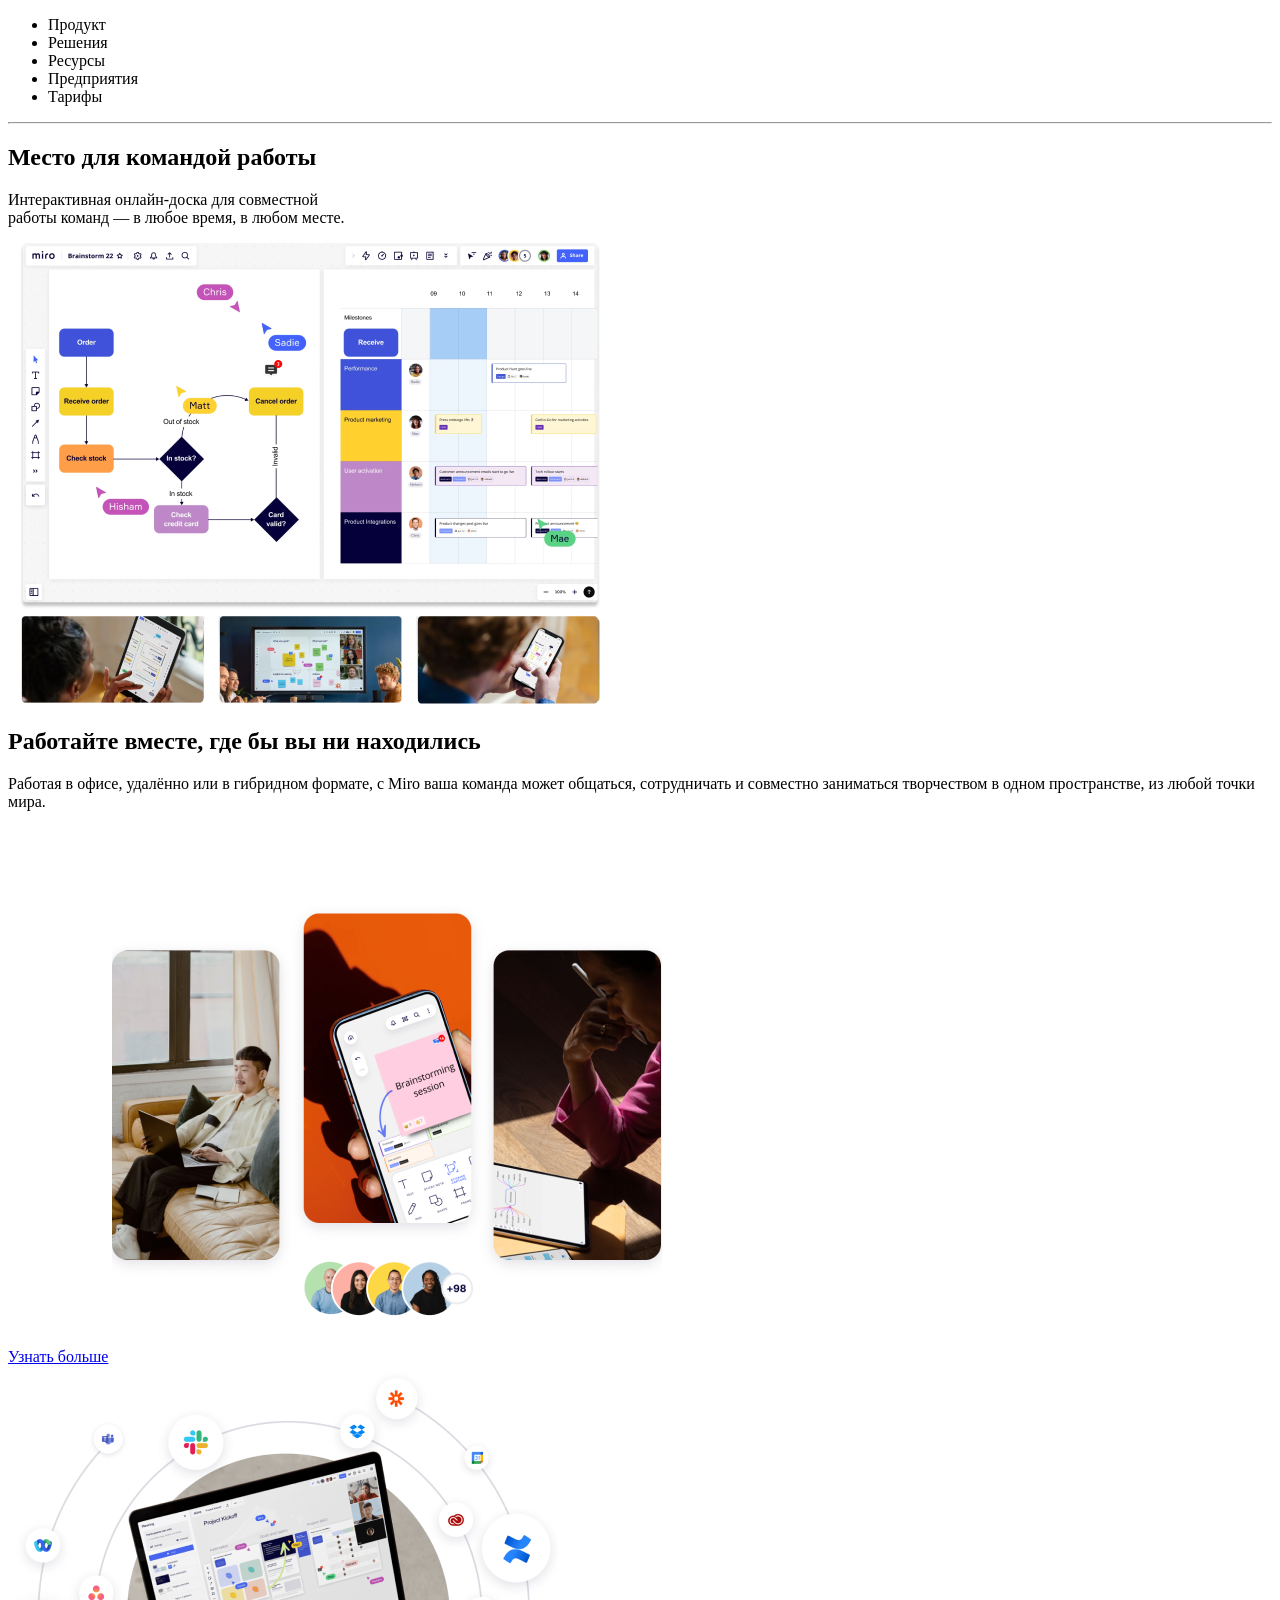
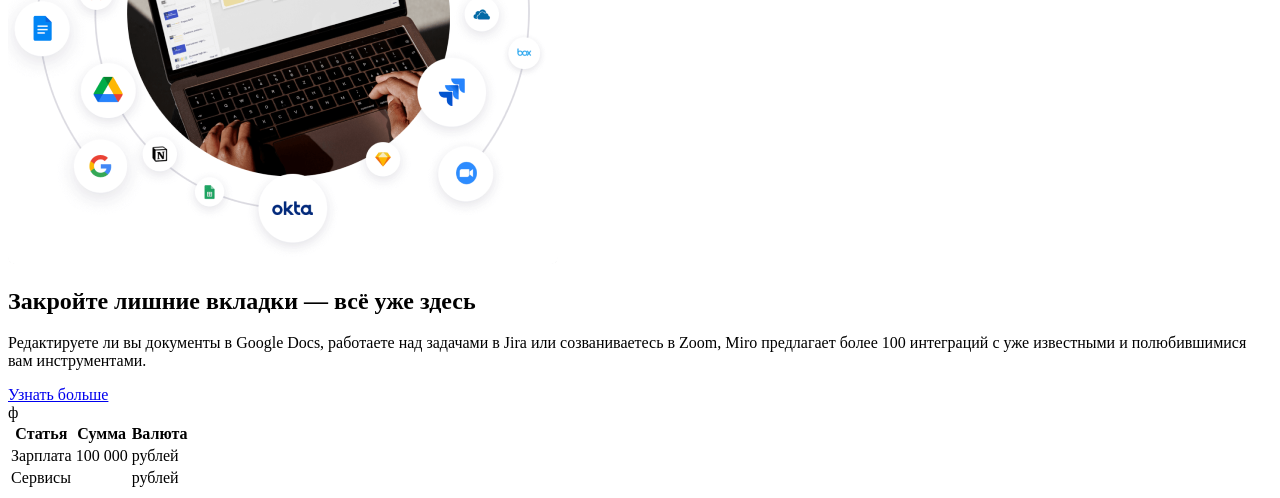
==== Miro/index.html @ 598b1a18 "Создание таблиц" ====
<!doctype html>
<html lang="en">
  <head>
    <meta charset="UTF-8" />
    <meta name="viewport" content="width=device-width, initial-scale=1.0" />
    <title>Miro</title>
    <link rel="stylesheet" href="./styles/index.css" />
  </head>
  <body>
    <header>
      <nav>
        <ul>
          <li>Продукт</li>
          <li>Решения</li>
          <li>Ресурсы</li>
          <li>Предприятия</li>
          <li>Тарифы</li>
        </ul>
      </nav>
      <hr />
    </header>
    <main>
      <section>
        <h1>Место для командой работы</h1>
        <p>
          Интерактивная онлайн-доска для совместной <br />
          работы команд — в любое время, в любом месте.
        </p>
        <img src="./images/Picture1png.png" alt="Работа приложения Miro" />
      </section>
      <section>
        <h2>Работайте вместе, где бы вы ни находились</h2>
        <p>
          Работая в офисе, удалённо или в гибридном формате, с Miro ваша команда
          может общаться, сотрудничать и совместно заниматься творчеством в
          одном пространстве, из любой точки мира.
        </p>
        <a href="#">Узнать больше</a>
        <img src="./images/IMAGE.png" alt="Работа в команде" />
      </section>
      <section>
        <img src="./images/IMAGE2.png" alt="Работа в самом приложении" />
        <h2>Закройте лишние вкладки — всё уже здесь</h2>
        <p>
          Редактируете ли вы документы в Google Docs, работаете над задачами в
          Jira или созваниваетесь в Zoom, Miro предлагает более 100 интеграций с
          уже известными и полюбившимися вам инструментами.
        </p>
        <a href="#">Узнать больше</a>
      </section>
      <section>
        <table>
          <tr>
            <th>Статья</th>ф
            <th>Сумма</th>
            <th>Валюта</th>
          </tr>
          <tr>
            <td>Зарплата</td>
            <td>100 000</td>
            <td>рублей</td>
          </tr>
          <tr>
            <td>Сервисы</td>
            <td></td>
            <td>рублей</td>
          </tr>
        </table>
      </section>
      <!--Как правильно писать таблицу и ее части. А также заголовки->
    </main>
    <footer>
      <div>© 2023 Miro</div>
      <a href="#">Условия пользования</a>
      <a href="#">Политика конфиденциальности</a>
      <a href="#">Управление файлами cookies</a>
    </footer>
  </body>
</html>
---- Miro/styles/index.css ----
nav{
    list-style: none;
    text-decoration: none;
}
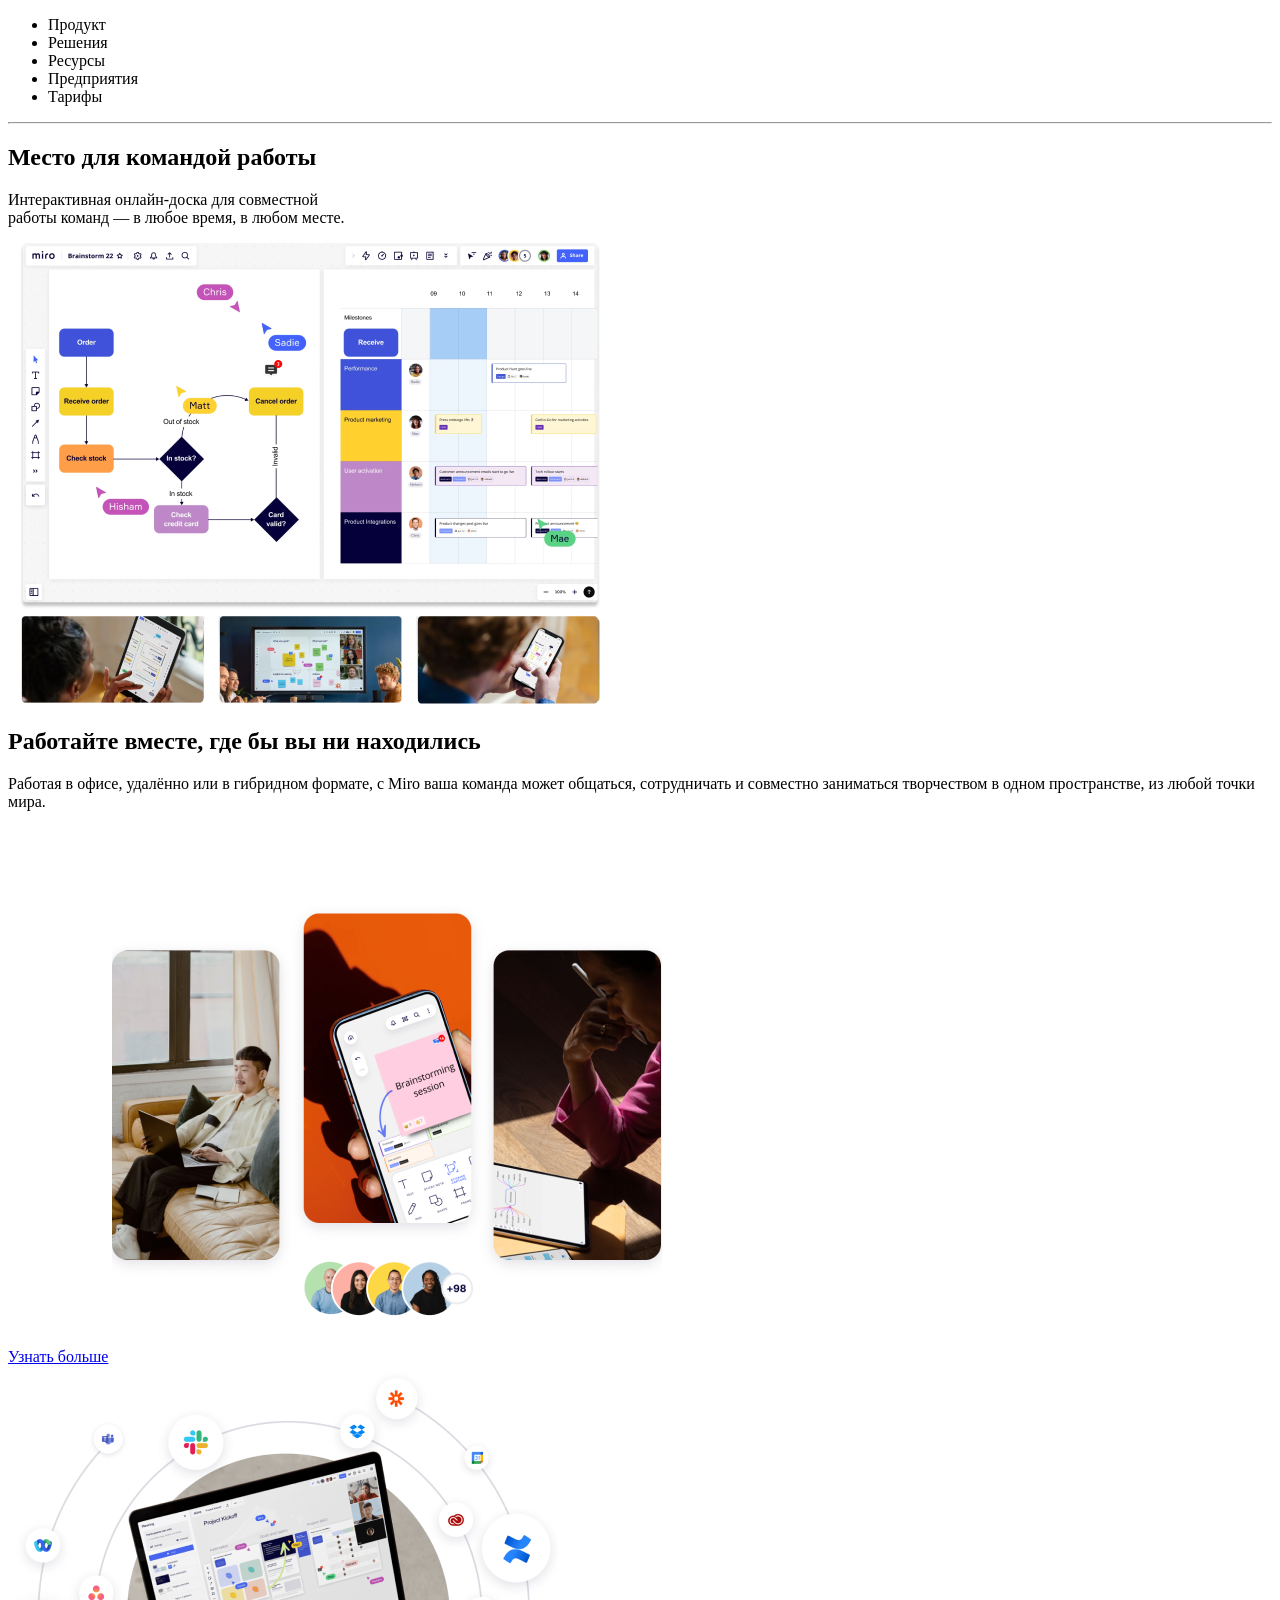
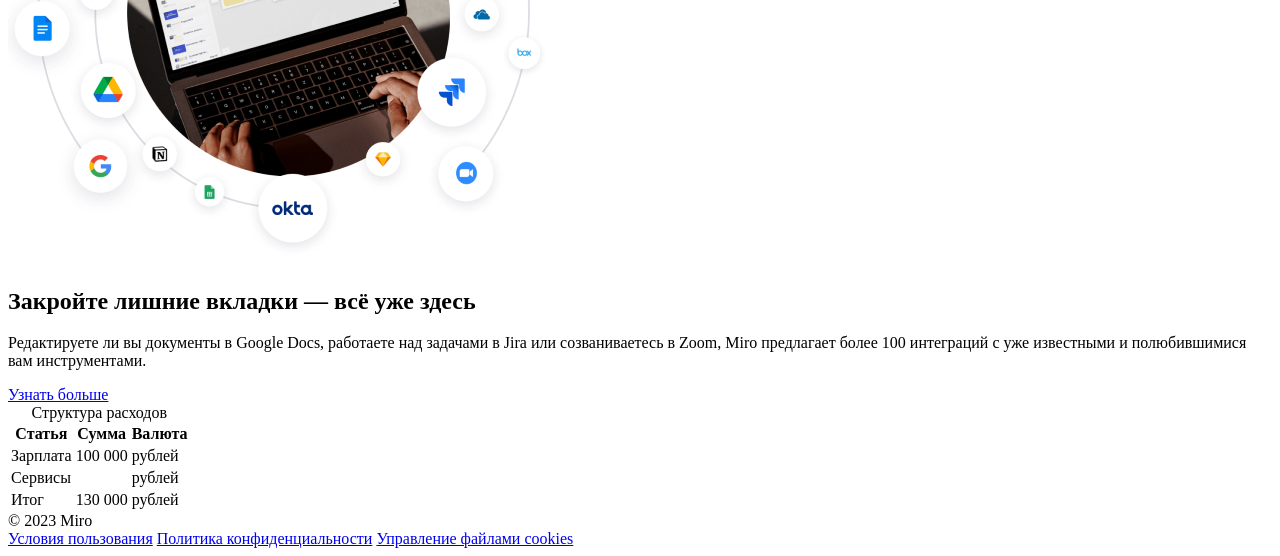
==== commit b7a446d2: "Доступность таблицы" ====
--- a/Miro/index.html
+++ b/Miro/index.html
@@ -50,24 +50,44 @@
       </section>
       <section>
         <table>
-          <tr>
-            <th>Статья</th>ф
-            <th>Сумма</th>
-            <th>Валюта</th>
-          </tr>
-          <tr>
-            <td>Зарплата</td>
-            <td>100 000</td>
+          <caption>
+            Структура расходов
+          </caption>
+          <!-- Заголовок таблицы -->
+          <thead>
+            <tr>
+              <th>Статья</th>
+              <th>Сумма</th>
+              <th>Валюта</th>
+            </tr>
+          </thead>
+
+          <tbody>
+            <tr>
+              <td>Зарплата</td>
+              <td>100 000</td>
+              <td>рублей</td>
+            </tr>
+            <tr>
+              <td>Сервисы</td>
+              <td></td>
+              <td>рублей</td>
+            </tr>
+          </tbody>
+          <tfoot>
+            <td>Итог</td>
+            <td>130 000</td>
             <td>рублей</td>
-          </tr>
-          <tr>
-            <td>Сервисы</td>
-            <td></td>
-            <td>рублей</td>
-          </tr>
+          </tfoot>
+          <!-- Тело таблицы в котором должен лежать весь контент -->
+          <!-- tfoot это footer самой таблицы и в большинстве он не нужен.   -->
         </table>
       </section>
-      <!--Как правильно писать таблицу и ее части. А также заголовки->
+      <!--<thead> — заголовок таблицы
+<thead> содержит все строки, относящиеся к заголовочной части таблицы. Заголовок не обязан состоять из одной строки: если таблица имеет 
+  сложную структуру с подзаголовками или подкатегориями 
+  (например, общий заголовок «Валюта» и два вложенных столбца 
+  «До конвертации» и «После конвертации»), весь этот блок размещается внутри <thead>.-->
     </main>
     <footer>
       <div>© 2023 Miro</div>
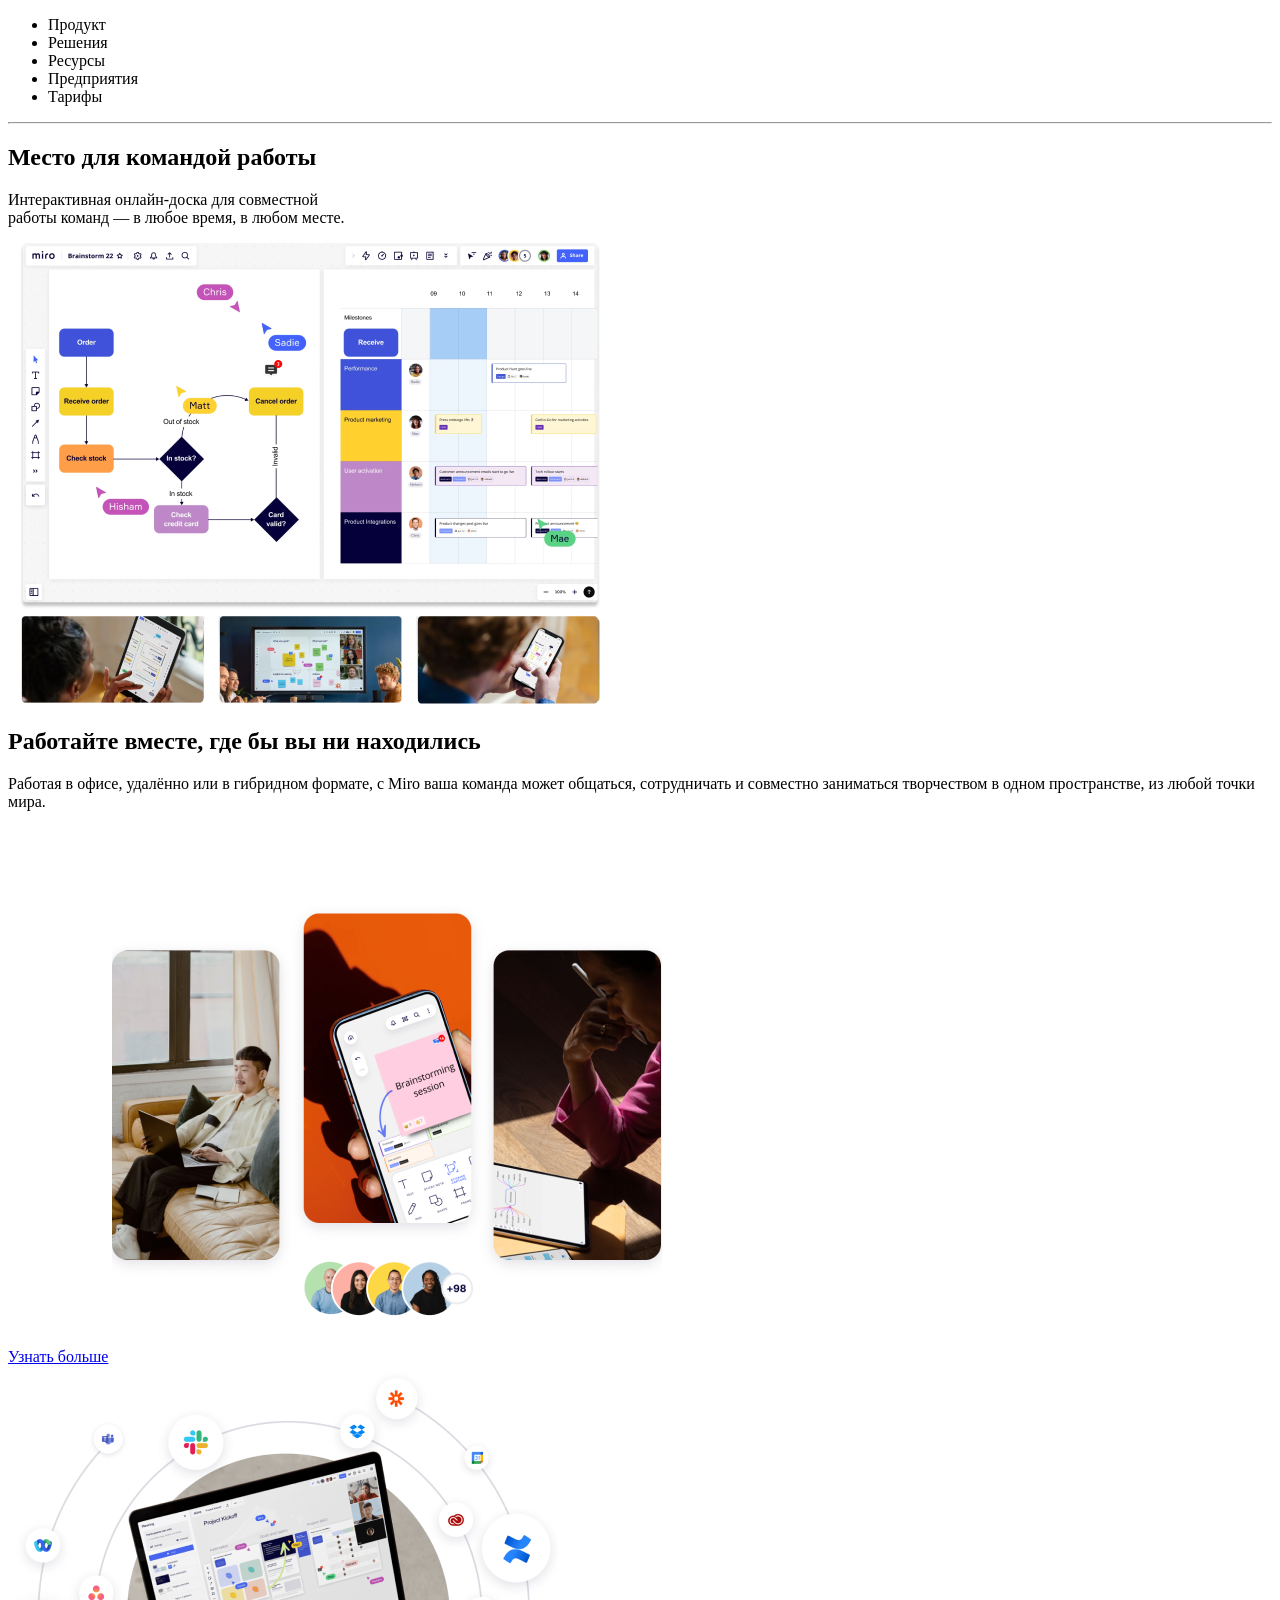
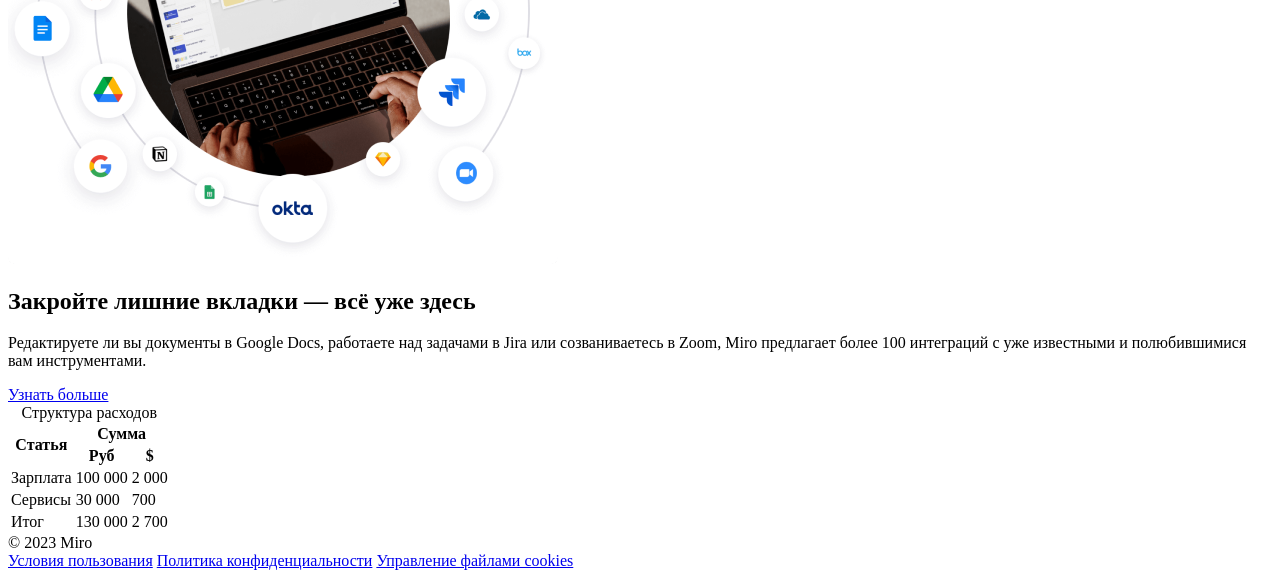
==== commit b5129c77: "Colspan,  rowspan" ====
--- a/Miro/index.html
+++ b/Miro/index.html
@@ -56,9 +56,14 @@
           <!-- Заголовок таблицы -->
           <thead>
             <tr>
-              <th>Статья</th>
-              <th>Сумма</th>
-              <th>Валюта</th>
+              <th rowspan="2">Статья</th>
+              <!--Тут же обозначает что мы объеденяем строки на две ячейки и строки-->
+              <th colspan="2">Сумма</th>
+              <!--  Означает что мы обьяденяем в одну ячейку две колонки таблицы -->
+            </tr>
+            <tr>
+              <th>Руб</th>
+              <th>$</th>
             </tr>
           </thead>
 
@@ -66,18 +71,18 @@
             <tr>
               <td>Зарплата</td>
               <td>100 000</td>
-              <td>рублей</td>
+              <td>2 000</td>
             </tr>
             <tr>
               <td>Сервисы</td>
-              <td></td>
-              <td>рублей</td>
+              <td>30 000</td>
+              <td>700</td>
             </tr>
           </tbody>
           <tfoot>
             <td>Итог</td>
             <td>130 000</td>
-            <td>рублей</td>
+            <td>2 700</td>
           </tfoot>
           <!-- Тело таблицы в котором должен лежать весь контент -->
           <!-- tfoot это footer самой таблицы и в большинстве он не нужен.   -->
@@ -88,6 +93,19 @@
   сложную структуру с подзаголовками или подкатегориями 
   (например, общий заголовок «Валюта» и два вложенных столбца 
   «До конвертации» и «После конвертации»), весь этот блок размещается внутри <thead>.-->
+
+      <!-- 
+    
+      Использование Colspan (объединение колонок):
+Позволяет "сумма" охватывать две колонки - для рублей и долларов.
+В результате, название одной категории (например, "сумма") занимает место двух ячеек по горизонтали.
+
+
+
+        Использование Rowspan (объединение строк):
+ Позволяет заголовку "статья" занимать две строки, объединяя ячейки по вертикали.
+ Это полезно для категорий, которые распространяются на несколько строк таблицы.
+ -->
     </main>
     <footer>
       <div>© 2023 Miro</div>
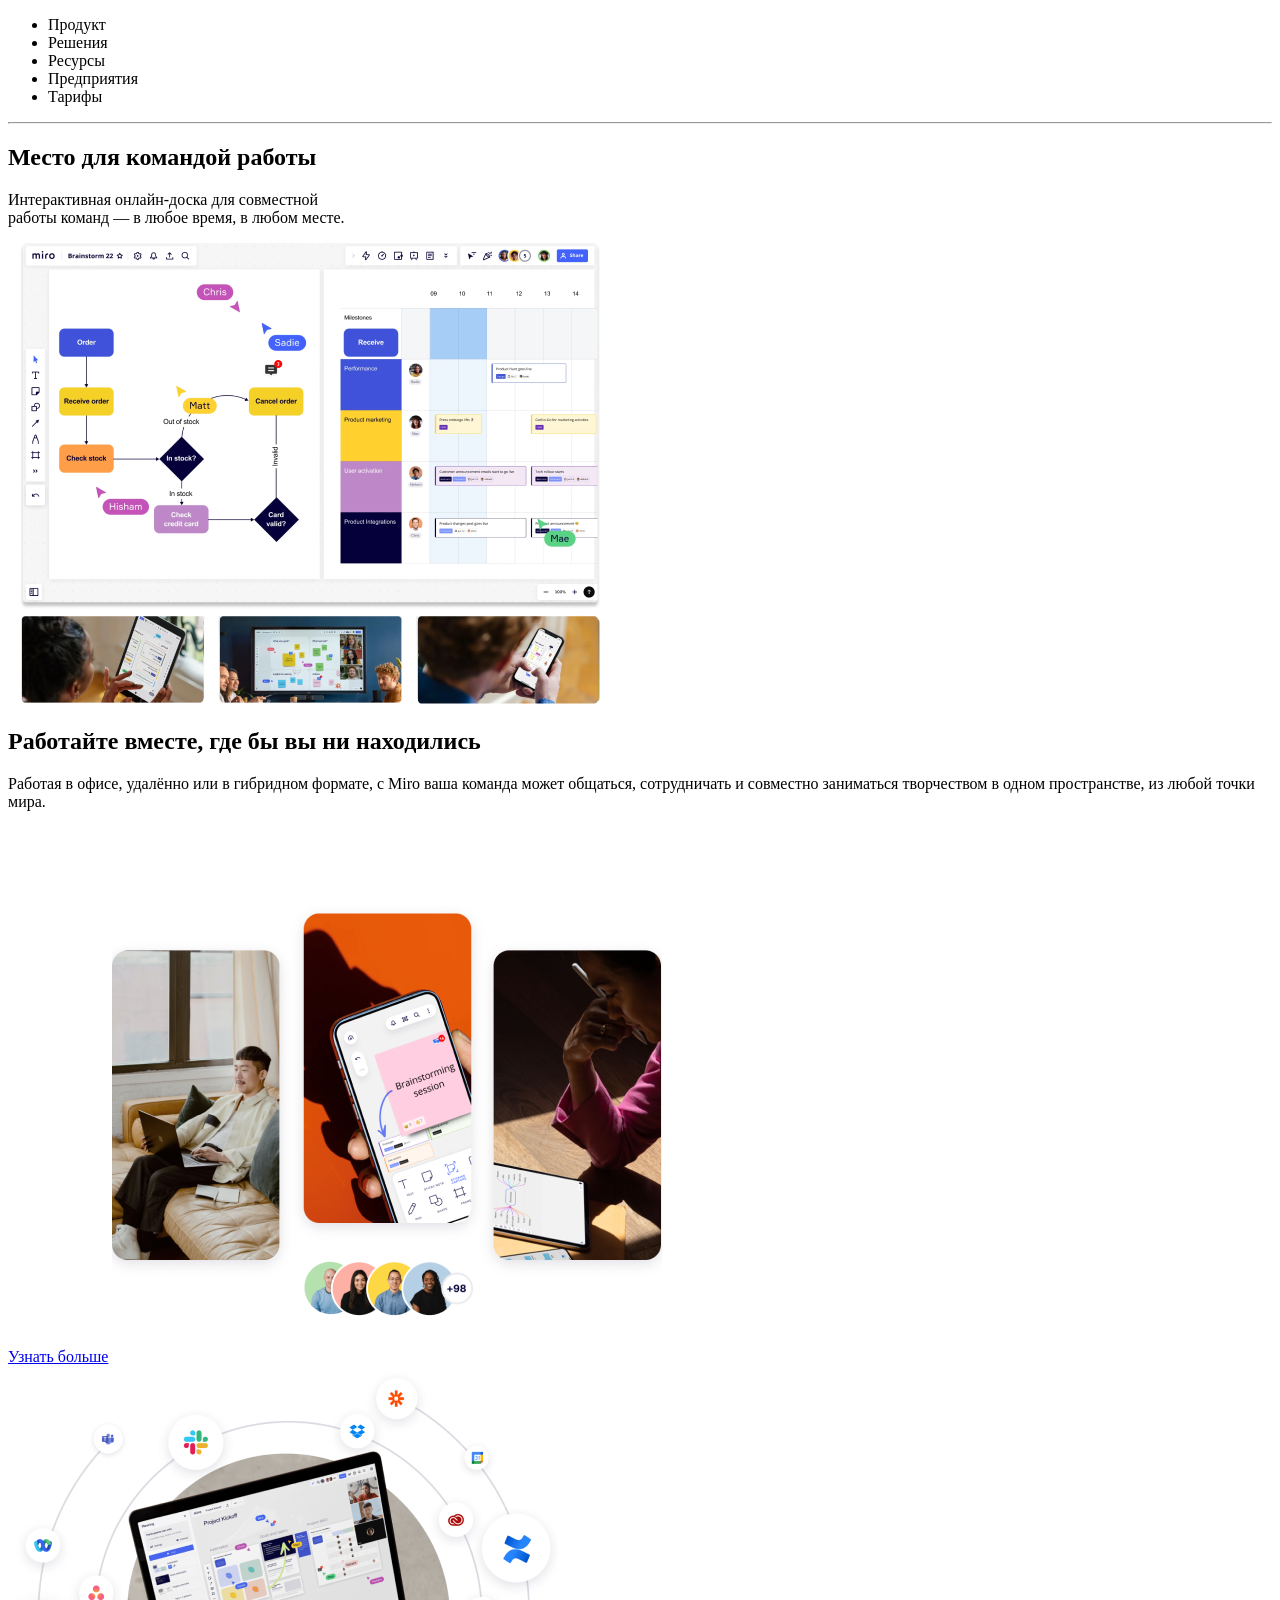
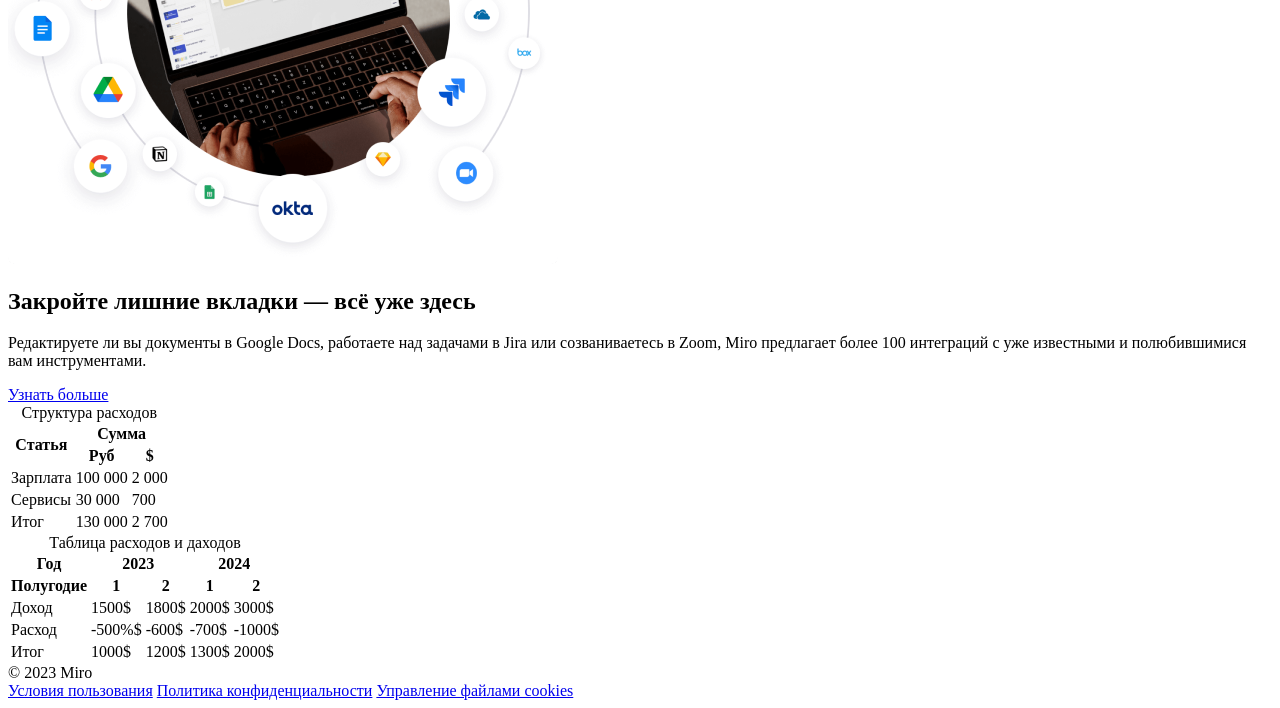
==== commit 47b4d37c: "Верстка таблицы" ====
--- a/Miro/index.html
+++ b/Miro/index.html
@@ -106,6 +106,53 @@
  Позволяет заголовку "статья" занимать две строки, объединяя ячейки по вертикали.
  Это полезно для категорий, которые распространяются на несколько строк таблицы.
  -->
+
+      <section>
+        <table>
+          <caption>
+            Таблица расходов и даходов
+          </caption>
+
+          <thead>
+            <tr>
+              <th>Год</th>
+              <th colspan="2">2023</th>
+              <th colspan="2">2024</th>
+            </tr>
+
+            <tr>
+              <th>Полугодие</th>
+              <th>1</th>
+              <th>2</th>
+              <th>1</th>
+              <th>2</th>
+            </tr>
+          </thead>
+          <tbody>
+            <tr>
+              <td>Доход</td>
+              <td>1500$</td>
+              <td>1800$</td>
+              <td>2000$</td>
+              <td>3000$</td>
+            </tr>
+            <tr>
+              <td>Расход</td>
+              <td>-500%$</td>
+              <td>-600$</td>
+              <td>-700$</td>
+              <td>-1000$</td>
+            </tr>
+          </tbody>
+          <tfoot>
+            <td>Итог</td>
+            <td>1000$</td>
+            <td>1200$</td>
+            <td>1300$</td>
+            <td>2000$</td>
+          </tfoot>
+        </table>
+      </section>
     </main>
     <footer>
       <div>© 2023 Miro</div>
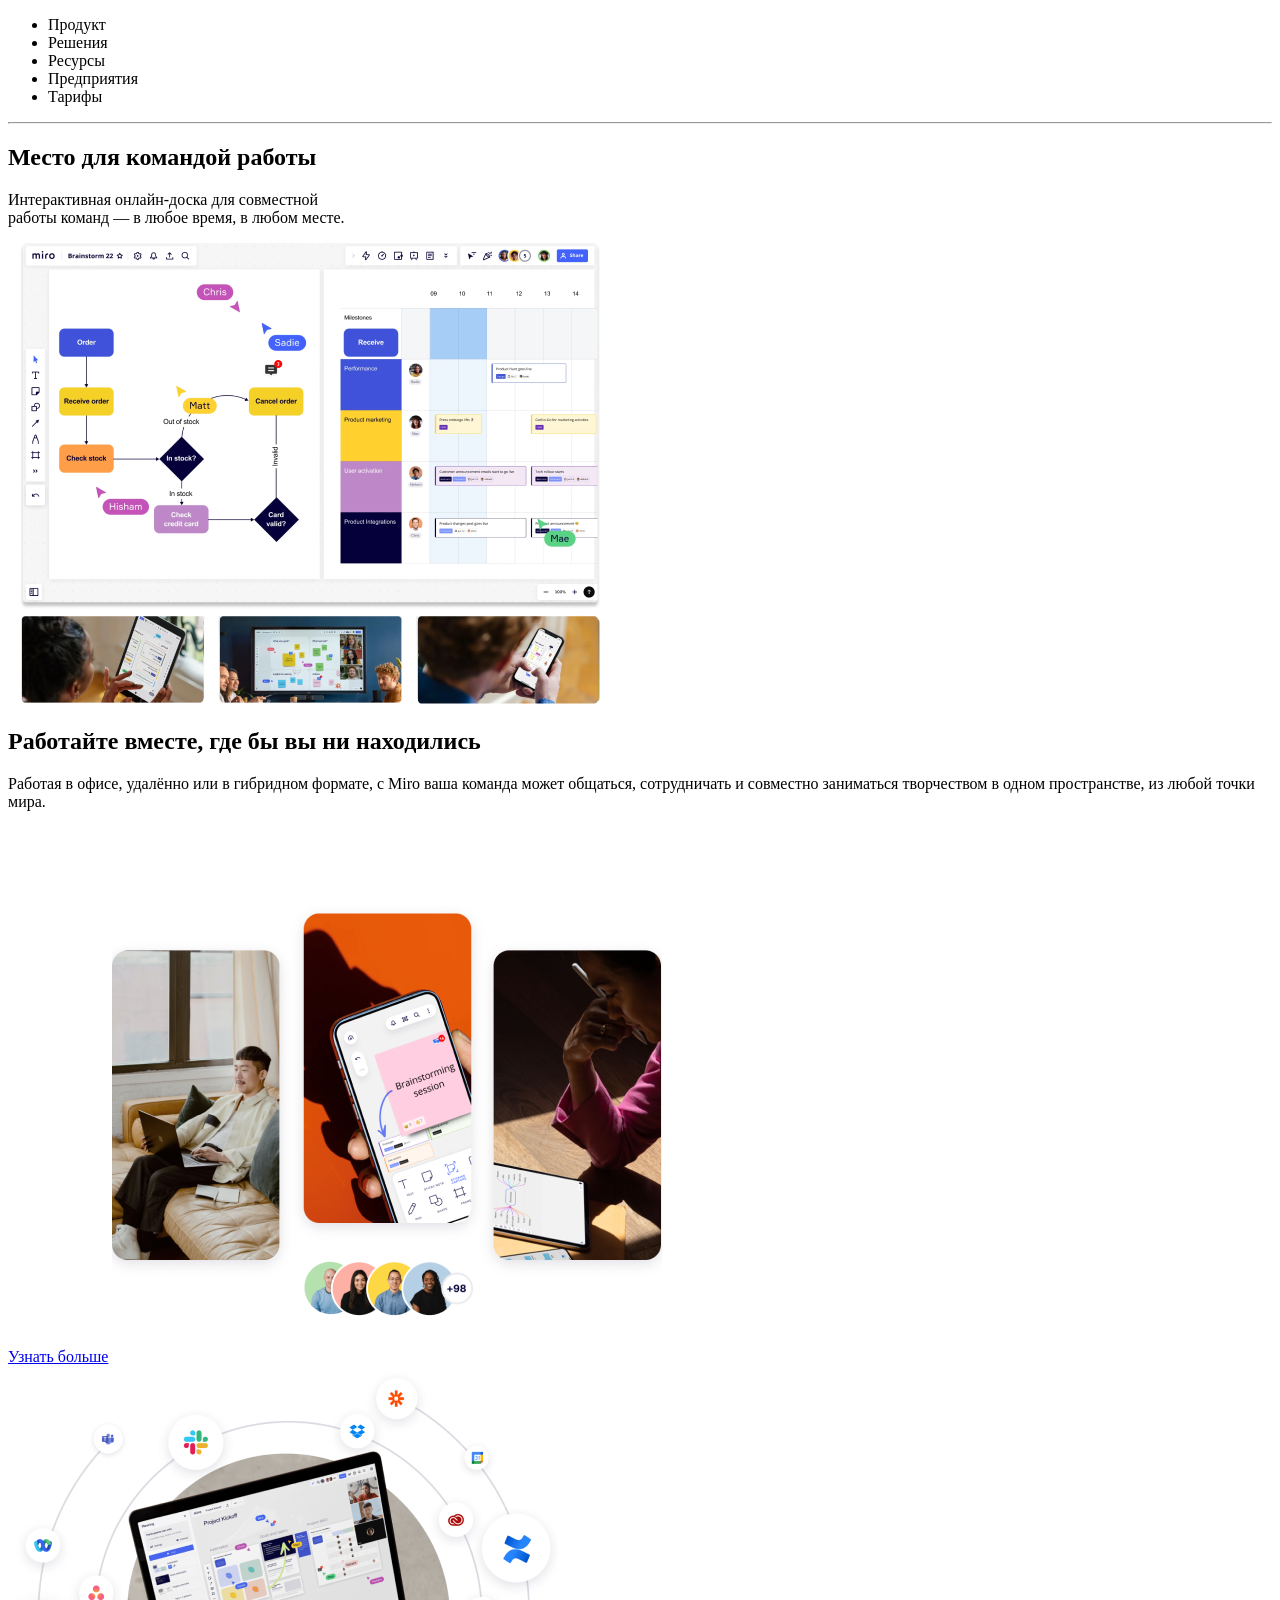
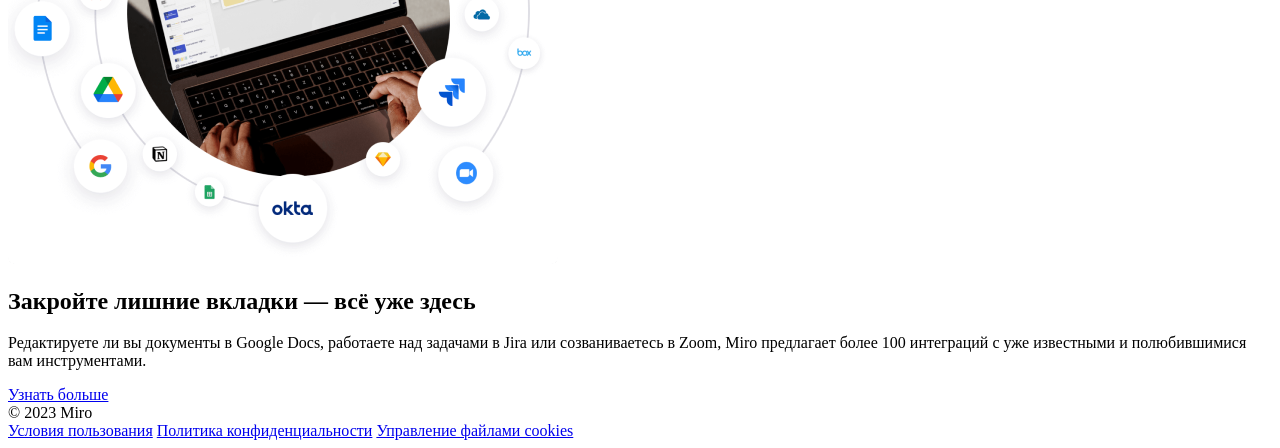
==== commit e5ae7a21: "Упражнение поиск в youtube" ====
--- a/Miro/index.html
+++ b/Miro/index.html
@@ -26,6 +26,8 @@
           Интерактивная онлайн-доска для совместной <br />
           работы команд — в любое время, в любом месте.
         </p>
+
+        <form action="/register" method="get"></form>
         <img src="./images/Picture1png.png" alt="Работа приложения Miro" />
       </section>
       <section>
@@ -48,111 +50,6 @@
         </p>
         <a href="#">Узнать больше</a>
       </section>
-      <section>
-        <table>
-          <caption>
-            Структура расходов
-          </caption>
-          <!-- Заголовок таблицы -->
-          <thead>
-            <tr>
-              <th rowspan="2">Статья</th>
-              <!--Тут же обозначает что мы объеденяем строки на две ячейки и строки-->
-              <th colspan="2">Сумма</th>
-              <!--  Означает что мы обьяденяем в одну ячейку две колонки таблицы -->
-            </tr>
-            <tr>
-              <th>Руб</th>
-              <th>$</th>
-            </tr>
-          </thead>
-
-          <tbody>
-            <tr>
-              <td>Зарплата</td>
-              <td>100 000</td>
-              <td>2 000</td>
-            </tr>
-            <tr>
-              <td>Сервисы</td>
-              <td>30 000</td>
-              <td>700</td>
-            </tr>
-          </tbody>
-          <tfoot>
-            <td>Итог</td>
-            <td>130 000</td>
-            <td>2 700</td>
-          </tfoot>
-          <!-- Тело таблицы в котором должен лежать весь контент -->
-          <!-- tfoot это footer самой таблицы и в большинстве он не нужен.   -->
-        </table>
-      </section>
-      <!--<thead> — заголовок таблицы
-<thead> содержит все строки, относящиеся к заголовочной части таблицы. Заголовок не обязан состоять из одной строки: если таблица имеет 
-  сложную структуру с подзаголовками или подкатегориями 
-  (например, общий заголовок «Валюта» и два вложенных столбца 
-  «До конвертации» и «После конвертации»), весь этот блок размещается внутри <thead>.-->
-
-      <!-- 
-    
-      Использование Colspan (объединение колонок):
-Позволяет "сумма" охватывать две колонки - для рублей и долларов.
-В результате, название одной категории (например, "сумма") занимает место двух ячеек по горизонтали.
-
-
-
-        Использование Rowspan (объединение строк):
- Позволяет заголовку "статья" занимать две строки, объединяя ячейки по вертикали.
- Это полезно для категорий, которые распространяются на несколько строк таблицы.
- -->
-
-      <section>
-        <table>
-          <caption>
-            Таблица расходов и даходов
-          </caption>
-
-          <thead>
-            <tr>
-              <th>Год</th>
-              <th colspan="2">2023</th>
-              <th colspan="2">2024</th>
-            </tr>
-
-            <tr>
-              <th>Полугодие</th>
-              <th>1</th>
-              <th>2</th>
-              <th>1</th>
-              <th>2</th>
-            </tr>
-          </thead>
-          <tbody>
-            <tr>
-              <td>Доход</td>
-              <td>1500$</td>
-              <td>1800$</td>
-              <td>2000$</td>
-              <td>3000$</td>
-            </tr>
-            <tr>
-              <td>Расход</td>
-              <td>-500%$</td>
-              <td>-600$</td>
-              <td>-700$</td>
-              <td>-1000$</td>
-            </tr>
-          </tbody>
-          <tfoot>
-            <td>Итог</td>
-            <td>1000$</td>
-            <td>1200$</td>
-            <td>1300$</td>
-            <td>2000$</td>
-          </tfoot>
-        </table>
-      </section>
     </main>
     <footer>
       <div>© 2023 Miro</div>
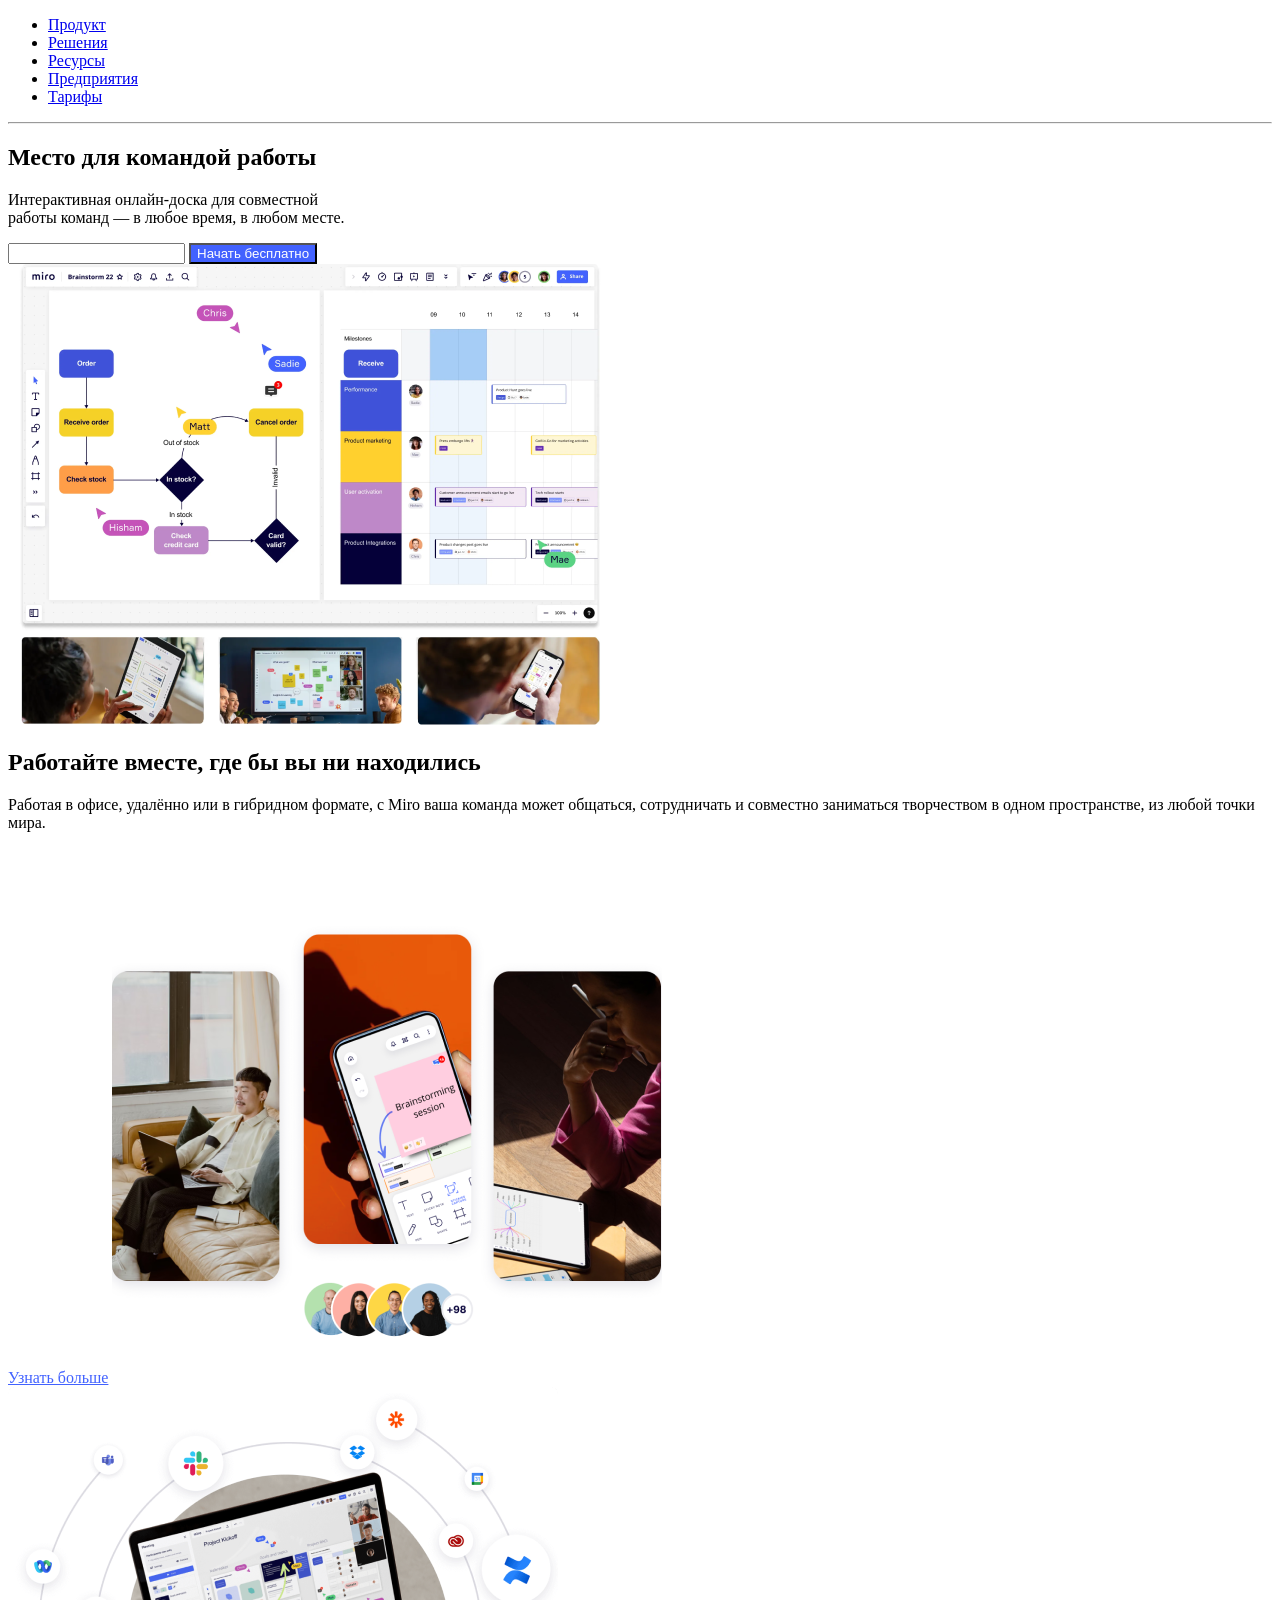
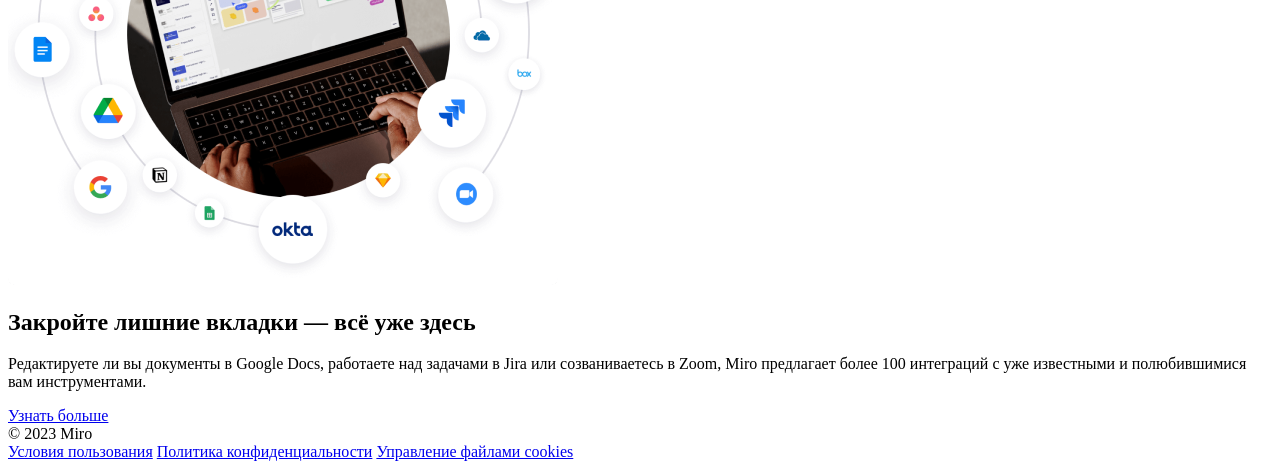
==== commit 6b4e8fc6: "Выбор по классу" ====
--- a/Miro/index.html
+++ b/Miro/index.html
@@ -4,17 +4,17 @@
     <meta charset="UTF-8" />
     <meta name="viewport" content="width=device-width, initial-scale=1.0" />
     <title>Miro</title>
-    <link rel="stylesheet" href="./styles/index.css" />
+    <link rel="stylesheet" href="./styles/style.css" />
   </head>
   <body>
     <header>
       <nav>
         <ul>
-          <li>Продукт</li>
-          <li>Решения</li>
-          <li>Ресурсы</li>
-          <li>Предприятия</li>
-          <li>Тарифы</li>
+          <li><a href="#">Продукт</a></li>
+          <li><a href="#">Решения</a></li>
+          <li><a href="#">Ресурсы</a></li>
+          <li><a href="#">Предприятия</a></li>
+          <li><a href="#">Тарифы</a></li>
         </ul>
       </nav>
       <hr />
@@ -27,7 +27,10 @@
           работы команд — в любое время, в любом месте.
         </p>
 
-        <form action="/register" method="get"></form>
+        <form action="/register" method="get">
+          <input type="email" id="email" name="email" />
+          <button id="heroButton">Начать бесплатно</button>
+        </form>
         <img src="./images/Picture1png.png" alt="Работа приложения Miro" />
       </section>
       <section>
@@ -37,7 +40,7 @@
           может общаться, сотрудничать и совместно заниматься творчеством в
           одном пространстве, из любой точки мира.
         </p>
-        <a href="#">Узнать больше</a>
+        <a href="#" class="link">Узнать больше</a>
         <img src="./images/IMAGE.png" alt="Работа в команде" />
       </section>
       <section>
--- a/Miro/styles/style.css
+++ b/Miro/styles/style.css
@@ -0,0 +1,10 @@
+#heroButton {
+  background-color: #4262ff;
+  color: #ffff;
+}
+
+
+.link{
+    color: #4262ff;
+    text-decoration: underline;
+}
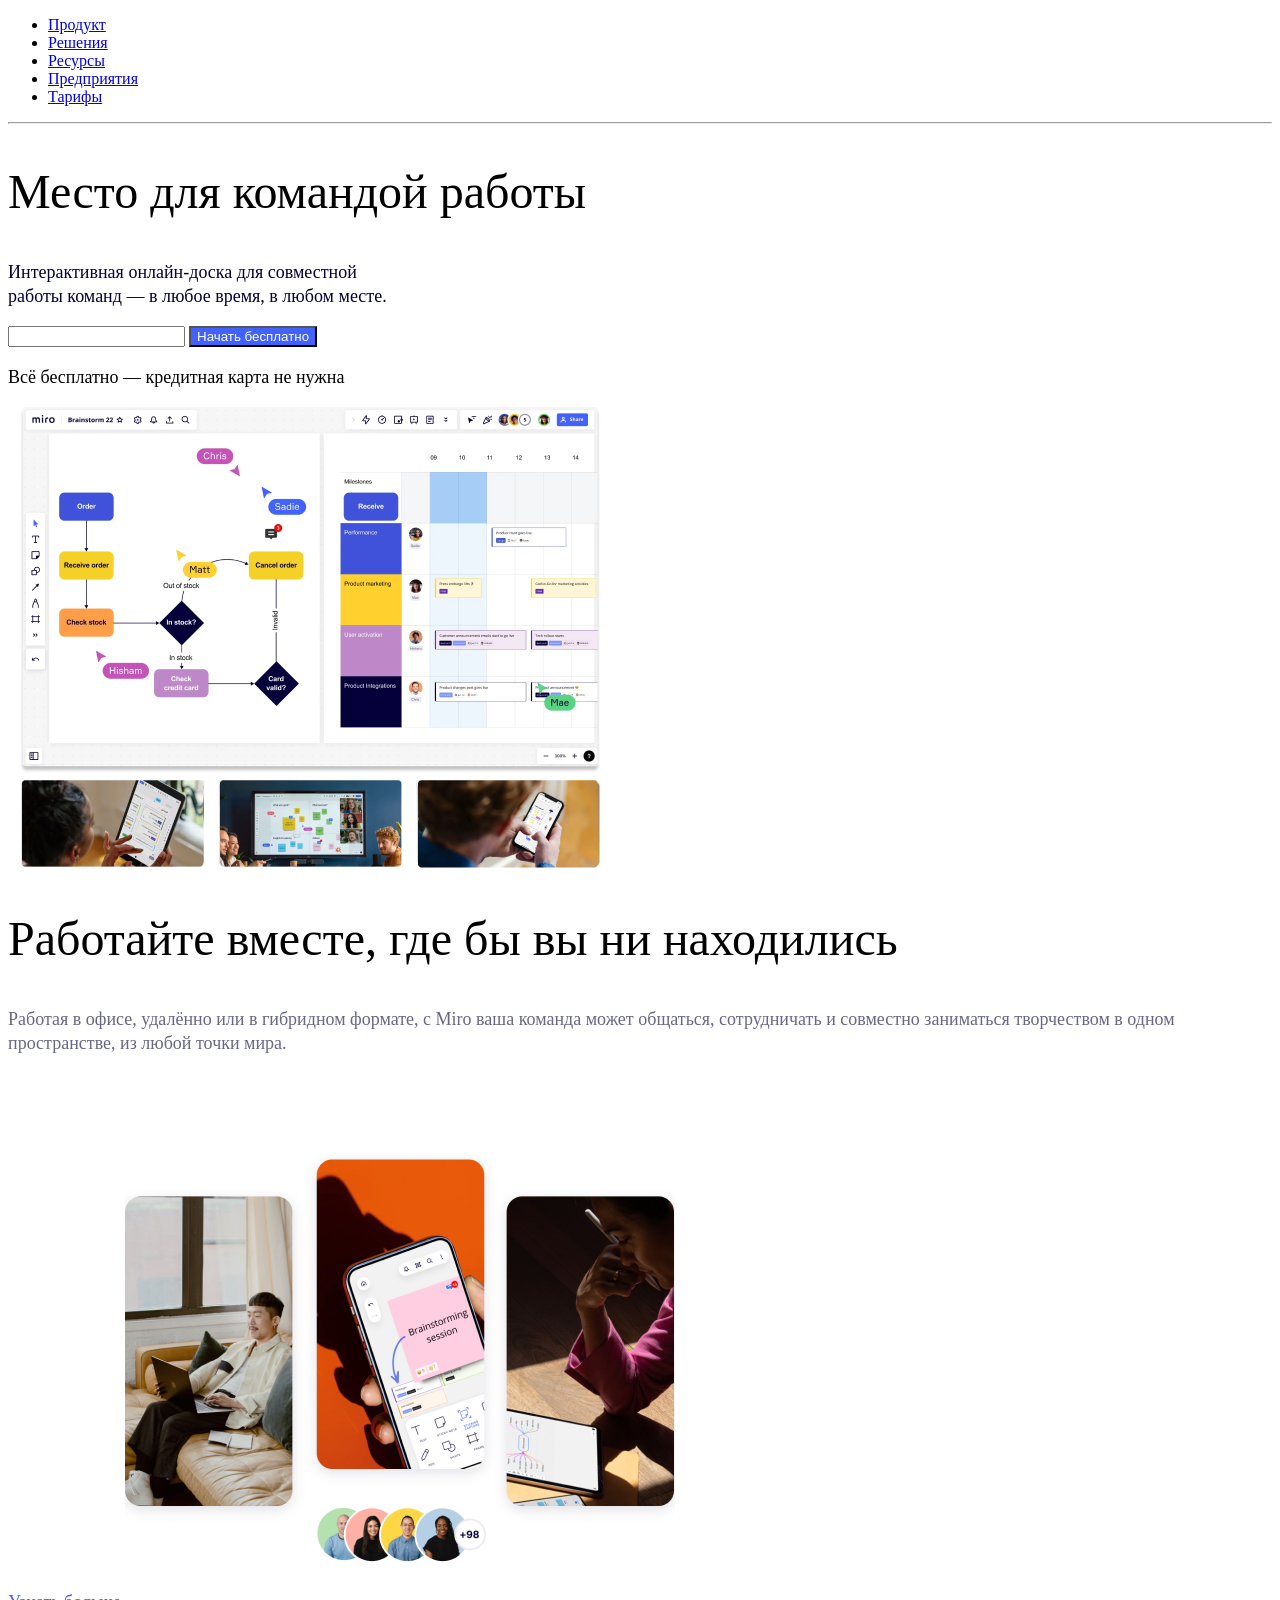
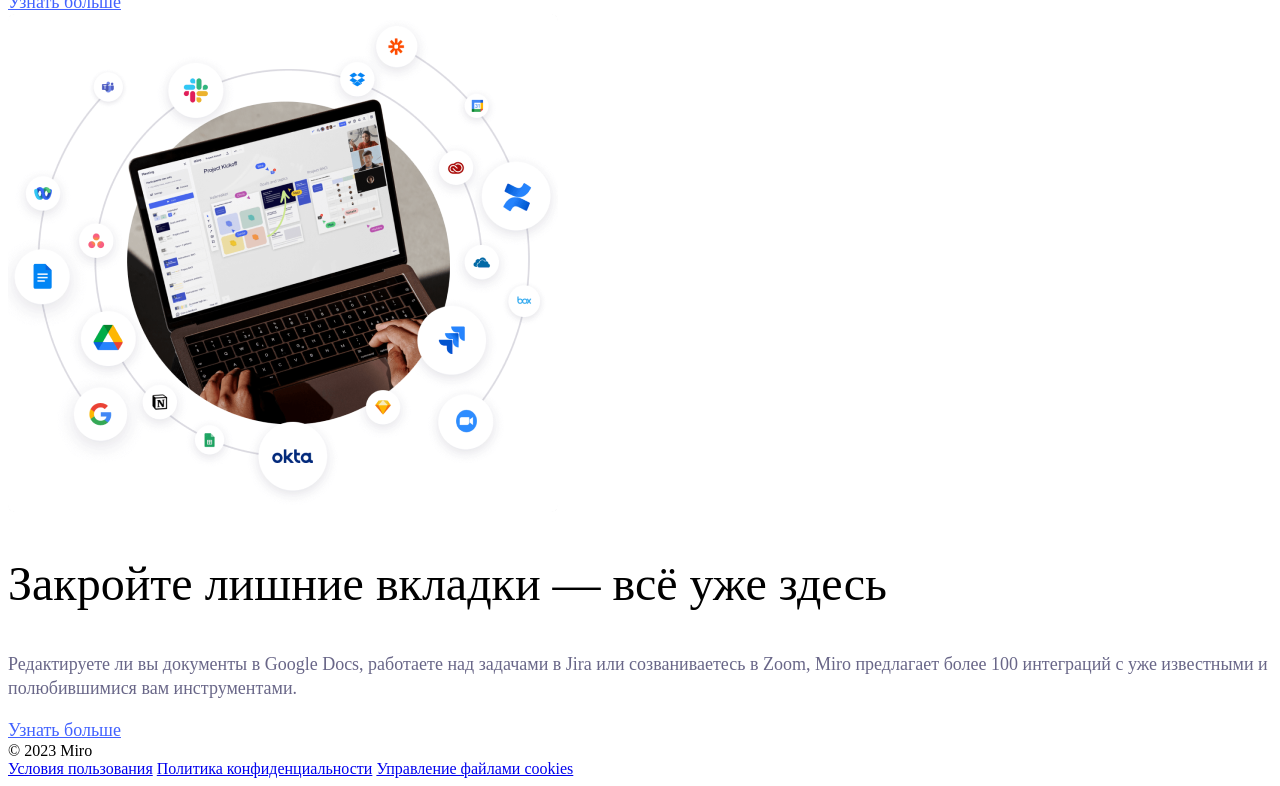
==== commit df9ed46c: "Упражнение - стиль страницы" ====
--- a/Miro/index.html
+++ b/Miro/index.html
@@ -22,7 +22,7 @@
     <main>
       <section>
         <h1>Место для командой работы</h1>
-        <p>
+        <p class="heroText">
           Интерактивная онлайн-доска для совместной <br />
           работы команд — в любое время, в любом месте.
         </p>
@@ -31,11 +31,12 @@
           <input type="email" id="email" name="email" />
           <button id="heroButton">Начать бесплатно</button>
         </form>
+        <p class="">Всё бесплатно — кредитная карта не нужна</p>
         <img src="./images/Picture1png.png" alt="Работа приложения Miro" />
       </section>
       <section>
         <h2>Работайте вместе, где бы вы ни находились</h2>
-        <p>
+        <p class="sectionText">
           Работая в офисе, удалённо или в гибридном формате, с Miro ваша команда
           может общаться, сотрудничать и совместно заниматься творчеством в
           одном пространстве, из любой точки мира.
@@ -46,12 +47,12 @@
       <section>
         <img src="./images/IMAGE2.png" alt="Работа в самом приложении" />
         <h2>Закройте лишние вкладки — всё уже здесь</h2>
-        <p>
+        <p class="sectionText">
           Редактируете ли вы документы в Google Docs, работаете над задачами в
           Jira или созваниваетесь в Zoom, Miro предлагает более 100 интеграций с
           уже известными и полюбившимися вам инструментами.
         </p>
-        <a href="#">Узнать больше</a>
+        <a href="#" class="link">Узнать больше</a>
       </section>
     </main>
     <footer>
--- a/Miro/styles/style.css
+++ b/Miro/styles/style.css
@@ -3,8 +3,41 @@
   color: #ffff;
 }
 
+.link {
+  color: #4262ff;
+  text-decoration: underline;
+  line-height: 24px;
+  font-size: 18px;
+  font-weight: 400;
+}
 
-.link{
-    color: #4262ff;
-    text-decoration: underline;
-}+h1,
+h2 {
+  font-size: 48px;
+  line-height: 56px;
+  font-weight: 400;
+}
+
+p {
+
+  font-weight: 400;
+  font-size: 18px;
+  line-height: 24px;
+}
+
+.heroText {
+  color: #050038;
+}
+
+.sectionText {
+  color: rgba(5, 0, 56, 0.6);
+ 
+}
+
+/* .underText{
+    font-weight: 400;
+    font-size: 14px;
+    color: #050038;
+    line-height: 20px;
+  
+} */
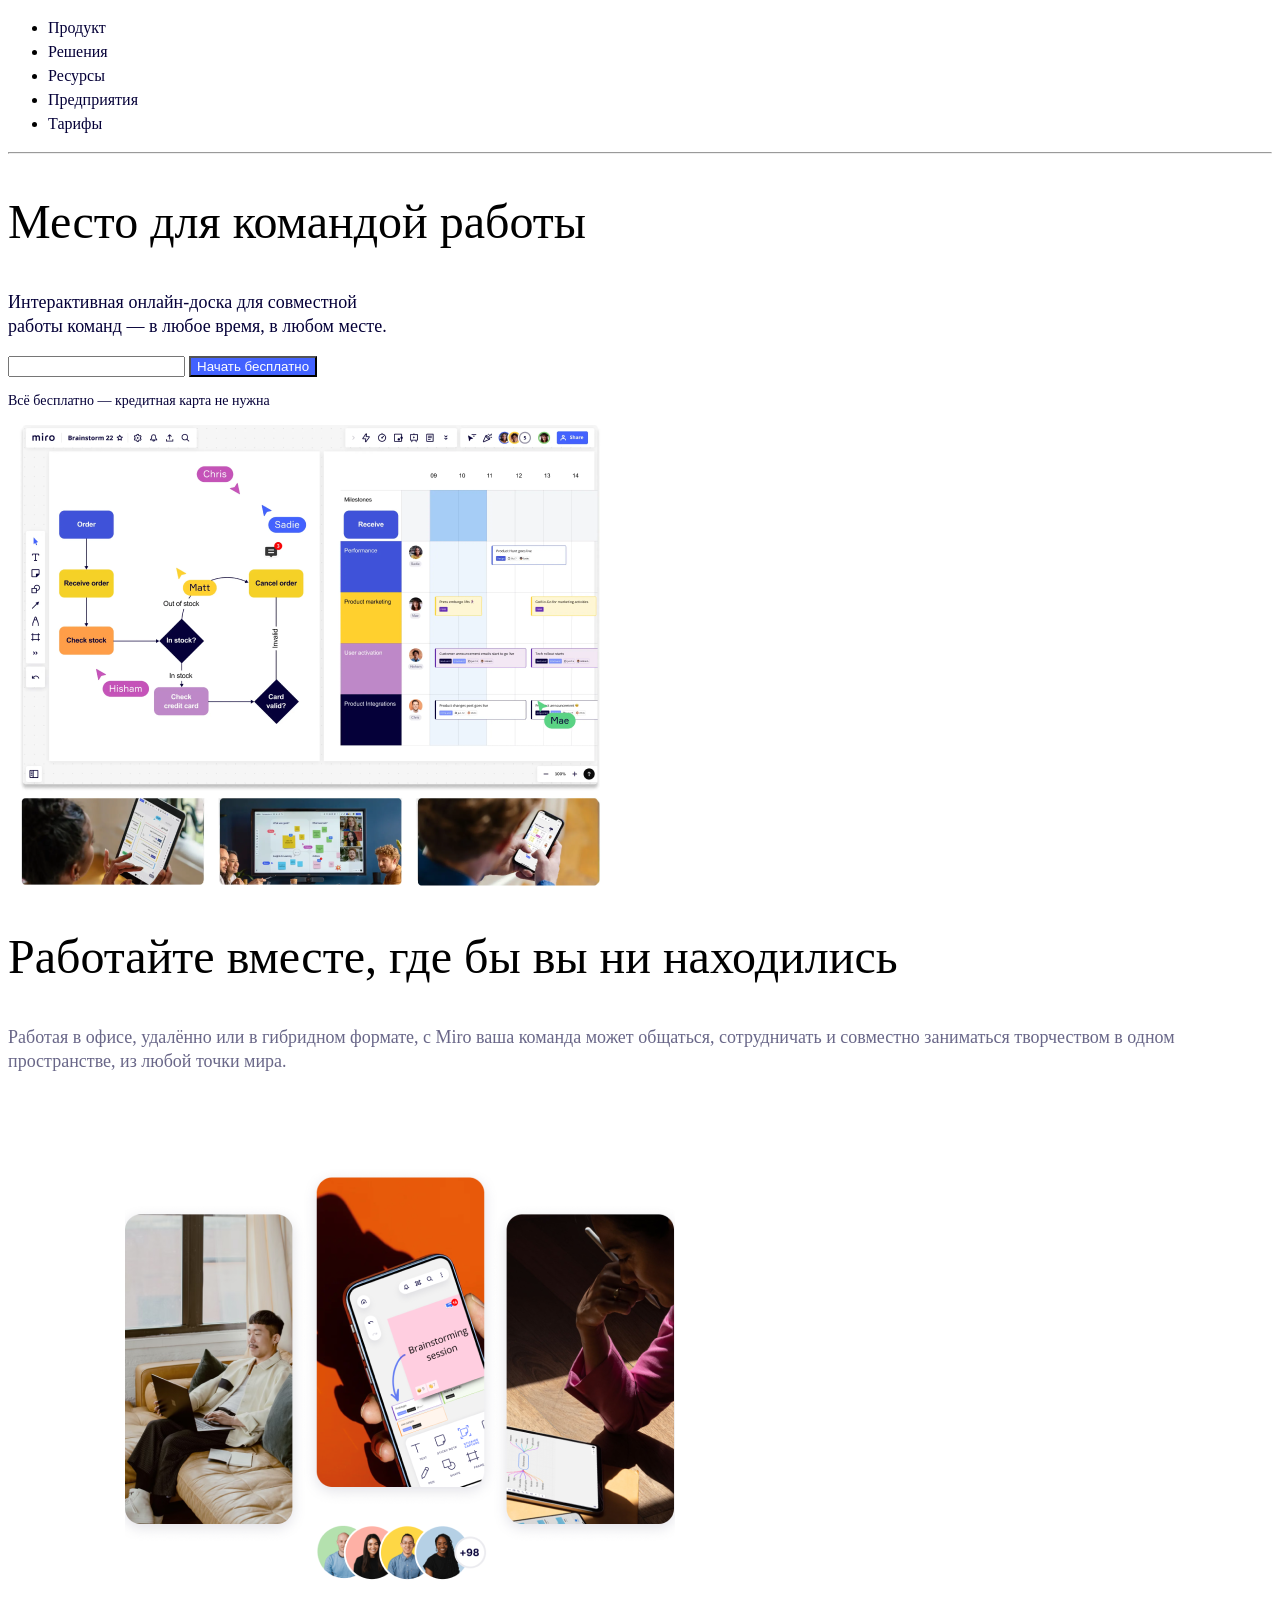
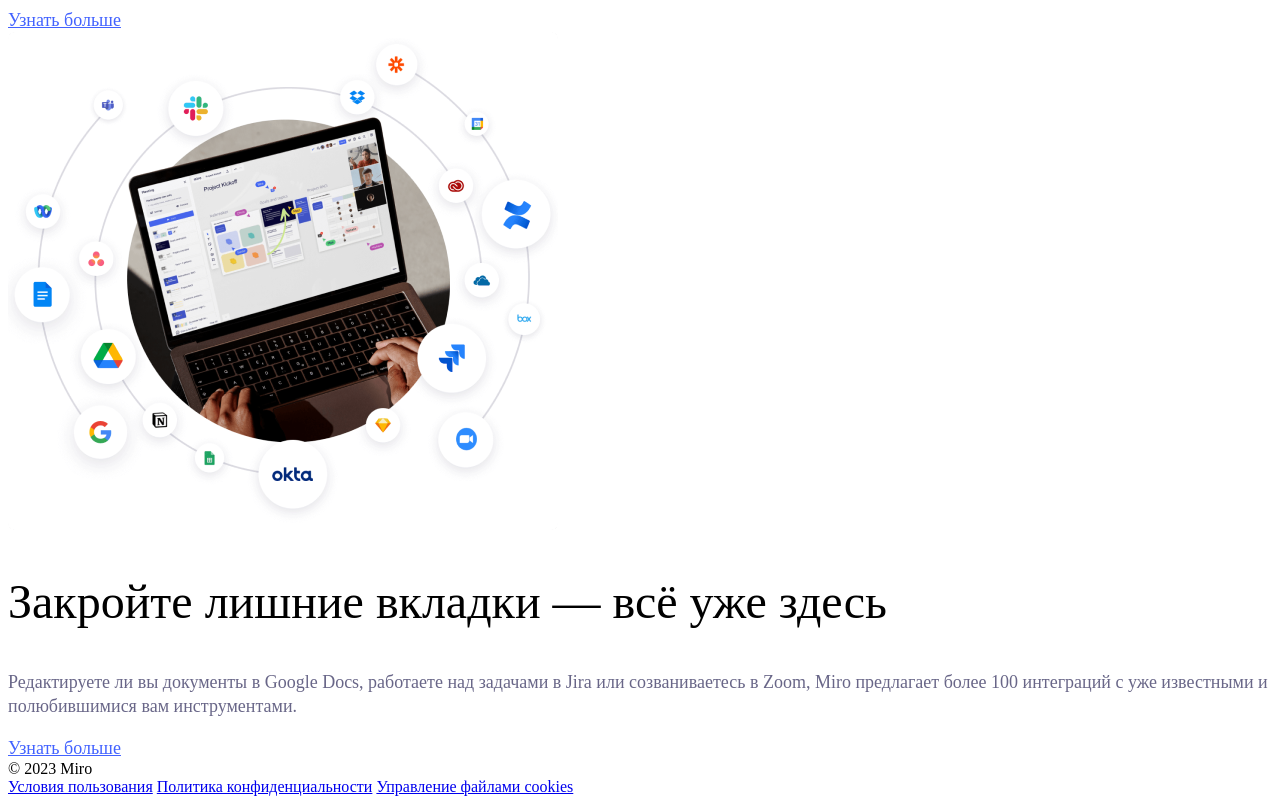
==== commit 0f494c2c: "Создание соседских элементов" ====
--- a/Miro/index.html
+++ b/Miro/index.html
@@ -27,7 +27,7 @@
           работы команд — в любое время, в любом месте.
         </p>
 
-        <form action="/register" method="get">
+        <form action="/register" method="get" class="heroForm">
           <input type="email" id="email" name="email" />
           <button id="heroButton">Начать бесплатно</button>
         </form>
--- a/Miro/styles/style.css
+++ b/Miro/styles/style.css
@@ -19,7 +19,6 @@
 }
 
 p {
-
   font-weight: 400;
   font-size: 18px;
   line-height: 24px;
@@ -31,13 +30,19 @@
 
 .sectionText {
   color: rgba(5, 0, 56, 0.6);
- 
 }
 
-/* .underText{
+header a {
+  font-weight: 400;
+  font-size: 16px;
+  line-height: 24px;
+  text-decoration: none;
+  color: #050038;
+}
+
+.heroForm + p {
+    font-size: 14px;
     font-weight: 400;
-    font-size: 14px;
+    line-height: 20px;
     color: #050038;
-    line-height: 20px;
-  
-} */
+}
